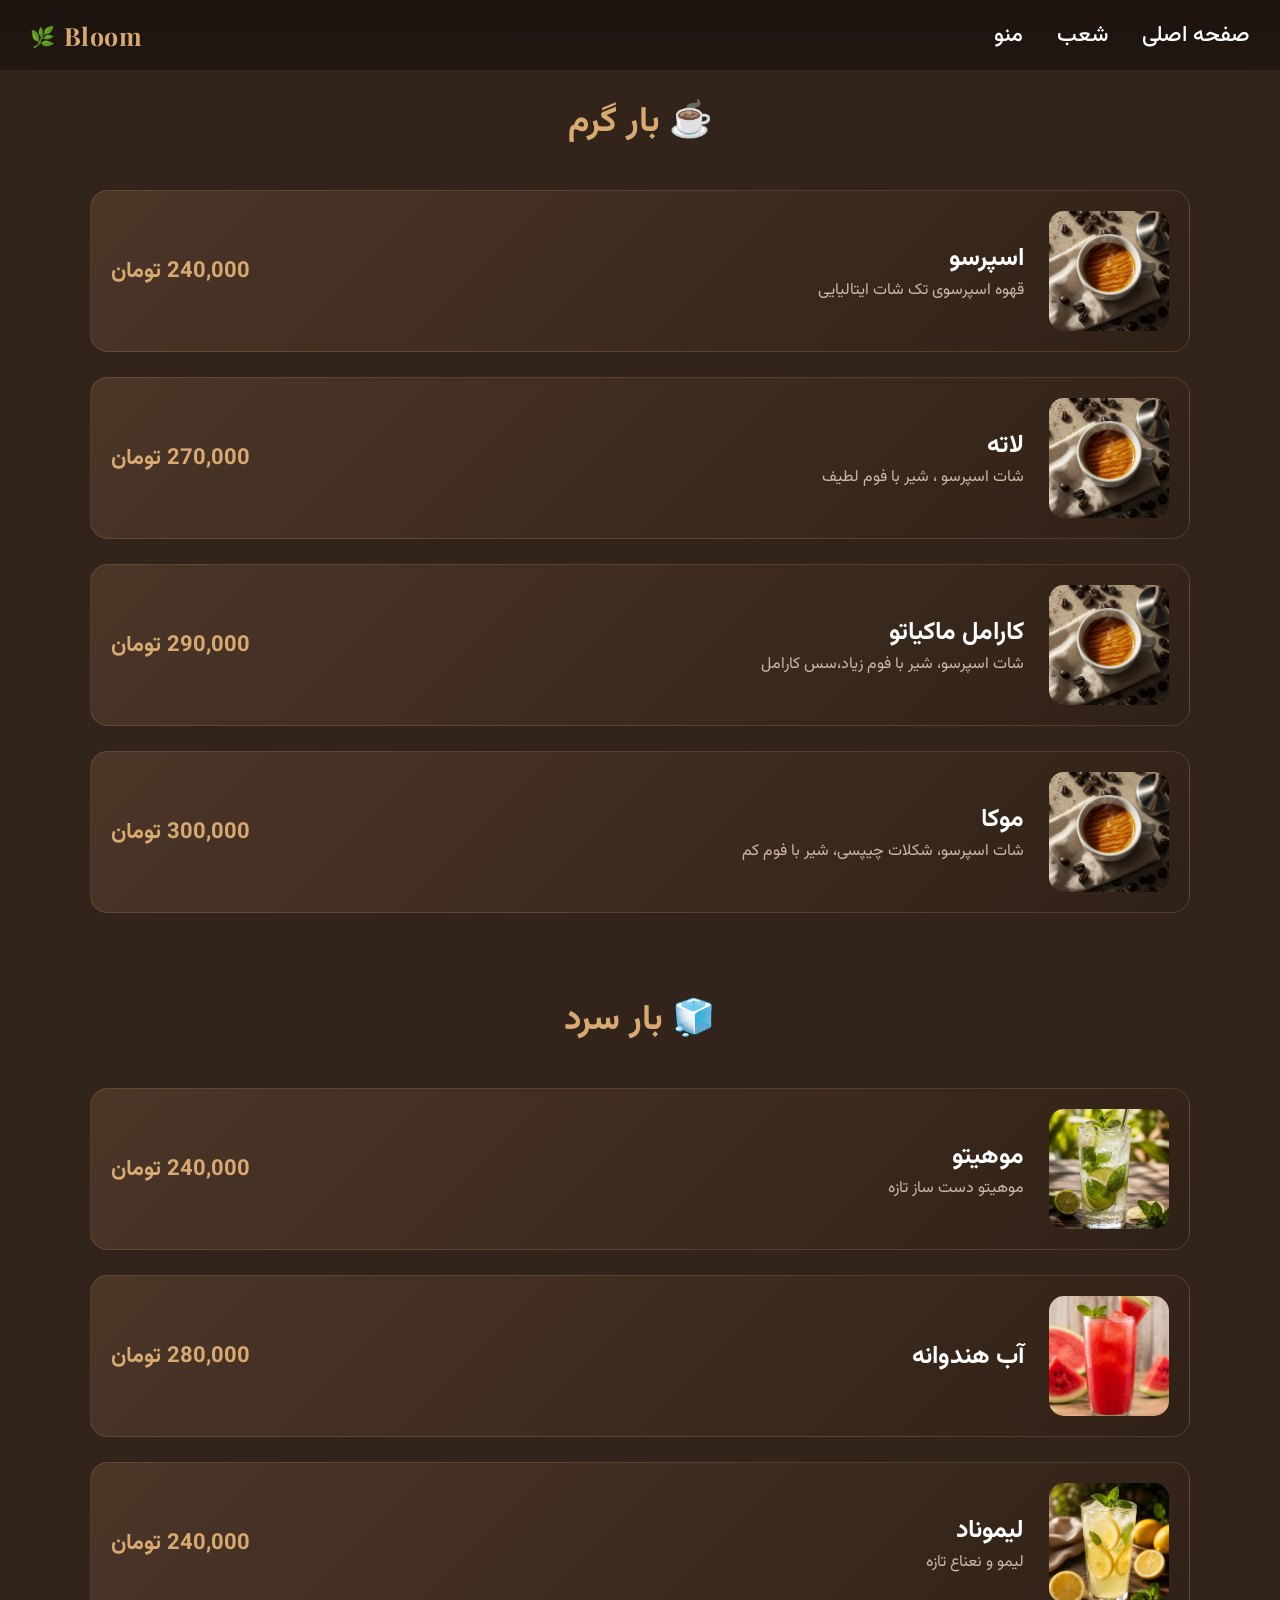
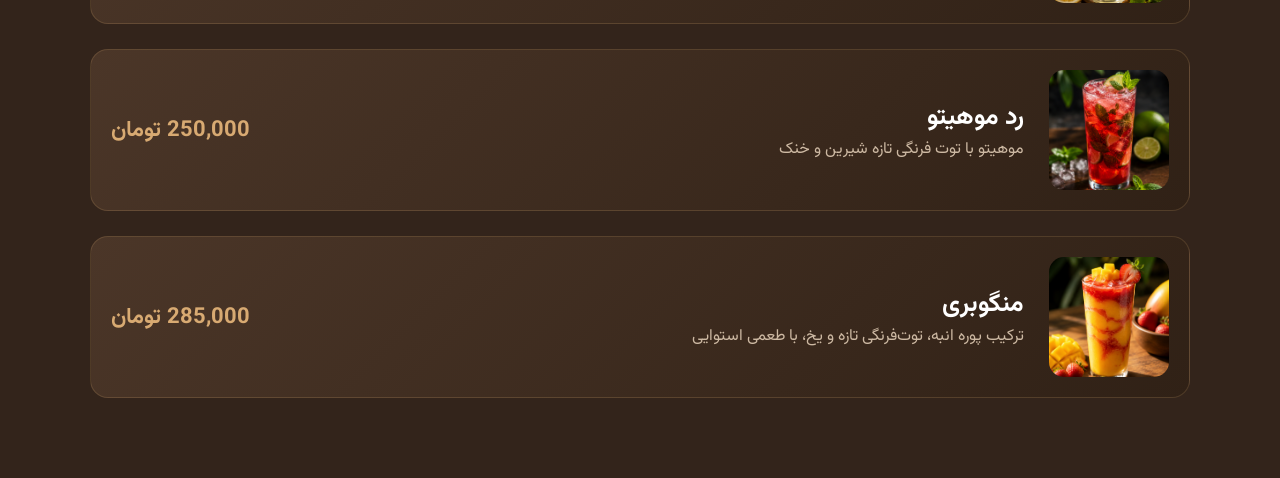
==== menu.html @ 7540ba4f "first commit" ====
<!DOCTYPE html>
<html lang="fa" dir="rtl">
    <head>
        <meta charset="UTF-8">
        <meta name="viewport" content="width=device-width, initial-scale=1.0">
        <meta name="description" content="منوی کافه بلوم - نوشیدنی‌های گرم و سرد">
        <meta name="theme-color" content="#17100c">
        <link rel="preconnect" href="https://fonts.googleapis.com">
        <link rel="preconnect" href="https://fonts.gstatic.com" crossorigin>
        <link href="https://fonts.googleapis.com/css2?family=Vazirmatn:wght@300;400;500;600;700&display=swap" rel="stylesheet">
        <link rel="stylesheet" href="style.css">
        <title> منوی کافه بلوم</title>
    </head>

    <body>
        <header>
            <nav class="navbar"  aria-label="منوی اصلی">
                <div class="navbar-content">
                    <a href="index.html" class="logo" aria-label="صفحه اصلی کافه بلوم">
                        <span class="leaf">🌿</span>
                        <span class="logo-text">Bloom</span>
                    </a>
               
                    <button class="hamburger" id="hamburger" type="button"
                            aria-label="باز کردن منوی موبایل"
                            aria-expanded="false"
                            aria-controls="navLinks">
                        <span></span>
                        <span></span>
                        <span></span>
                    </button>
                <ul class="nav-links" id="navLinks">
                    <li><a href="menu.html" aria-current="page">منو</a></li>
                    <li><a href="menu.html">شعب</a></li>      
                    <li><a href="index.html">صفحه اصلی</a></li>           
                </ul>
                </div>
            </nav>
        </header>
    
    <main class="menu-page">
        <section id="hot-drinks">
            <h2>☕ بار گرم</h2>
            <article class="menu-item">
                <img src="images/espresso.png" alt="اسپرسو">
                <div class="item-info">
                    <h3>اسپرسو</h3>
                    <p>قهوه اسپرسوی تک شات ایتالیایی</p>
                </div>
                <span class="price">240,000 تومان</span>
            </article>

            <article class="menu-item">
                <img src="images/espresso.png" alt="لاته">
                <div class="item-info">
                    <h3>لاته</h3>
                    <p> شات اسپرسو ، شیر با فوم لطیف</p>
                </div>
                <span class="price"> 270,000 تومان</span>
            </article>
            
            <article class="menu-item">
                <img src="images/espresso.png" alt="کارامل ماکیاتو">
                <div class="item-info">
                    <h3>کارامل ماکیاتو</h3>
                    <p>شات اسپرسو، شیر با فوم زیاد،سس کارامل</p>
                </div>
                <span class="price"> 290,000 تومان</span>
            </article>

            <article class="menu-item">
                <img src="images/espresso.png" alt="موکا">
                <div class="item-info">
                    <h3>موکا</h3>
                    <p>شات اسپرسو، شکلات چیپسی، شیر با فوم کم</p>
                </div>
                <span class="price"> 300,000 تومان</span>
            </article>

        </section>

        <section id="cold-drinks">
            <h2> 🧊 بار سرد</h2>
            
            <article class="menu-item">
                <img src="images/mohito.png" alt="موهیتو">
                <div class="item-info">
                    <h3>موهیتو</h3>
                    <p> موهیتو دست ساز تازه</p>
                </div>
                <span class="price">240,000 تومان</span>
            </article>

            <article class="menu-item">
                <img src="images/watermelon-juice.png" alt="آب هندوانه">
                <div class="item-info">
                    <h3>آب هندوانه</h3>
                </div>

                <span class="price">280,000 تومان</span>
            </article>   
            
             <article class="menu-item">
                <img src="images/lemonade.png" alt="لیموناد">
                <div class="item-info">
                    <h3>لیموناد</h3>
                    <p>لیمو و نعناع تازه</p>
                </div>
                <span class="price">240,000 تومان</span>
            </article>   
             <article class="menu-item">
                <img src="images/Red-mohito.png" alt="رد موهیتو">
                <div class="item-info">
                    <h3>رد موهیتو</h3>
                    <p>موهیتو با توت‌ فرنگی تازه شیرین و خنک</p>
                </div>
                <span class="price">250,000 تومان</span>
            </article>   
            <article class="menu-item">
                <img src="images/mangobery.png" alt="منگوبری">
                <div class="item-info">
                    <h3>منگوبری</h3>
                    <p>ترکیب پوره انبه، توت‌فرنگی تازه و یخ، با طعمی استوایی </p>
                </div>
                <span class="price">285,000 تومان</span>
            </article>   
        </section>
    </main>
    <script src="script.js"></script>
    </body>
</html>
---- style.css ----
@import url('https://fonts.googleapis.com/css2?family=Vazirmatn:wght@300;400;500;600;700&family=Playfair+Display:wght@600;700&display=swap');

:root{
    --dark-bg: #21150f;
    --dark-card: #3a281c;
    --dark-card-hover: #4a3324;
    --primary: #b88952;
    --gold: #d8aa72;
    --cream: #f6eee3;
    --secondary: #cdb9a3;
    --white: #ffffff;
    --light-bg: #f3e8da;
    --border: rgba(216,170,114,.22);
    --muted:#cdb9a3;
}

*{
    margin:0;
    padding:0;
    box-sizing:border-box;
}

html{
    scroll-behavior:smooth;
}

body{
    font-family:'Vazirmatn',sans-serif;
    background:#33241b;
    color:white;
    overflow-x:hidden;
}

a{
    text-decoration:none;
    color:inherit;
}

ul{
    list-style:none;
}

/* ----------- NAVBAR ---------- */

.navbar{
    position:fixed;
    top:0;
    width:100%;
    height:70px;
    z-index:999;
    background:
    linear-gradient(
    180deg,
    rgba(28,19,14,.95),
    rgba(28,19,14,.75)
    );
    backdrop-filter:blur(15px);
    
}
.navbar-content{
    width:100%;
    padding:0 30px;
    height:70px;
    display:flex;
    align-items:center;
    justify-content:space-between;
    direction:ltr;
}
.logo{
    display:flex;
    align-items:center;
    gap:8px;
    color: #d8aa72;
    font-family:'Playfair Display',serif;
    font-size:25px;
    font-weight:700;
    letter-spacing:.5px;
}
.leaf{
    font-size:20px;
}
.nav-links{
    display:flex;
    align-items:center;
    gap:34px;
}
.nav-links a{
    color:#fff;
    font-size:22px;
    font-weight:500;
    position:relative;
    padding:8px 0;
    transition:.3s ease;
}
.nav-links a:hover{

    color:var(--gold);

}
/* ------- hamburger -----*/

.hamburger{

    display:none;
    background:none;
    border:1px solid rgba(214,166,111,.4);
    width:40px;
    height:35px;
    border-radius:8px;

}
.hamburger span{

    display:block;
    height:2px;
    width:22px;
    background:white;
    margin:5px auto;

}

/* ---------------- HERO ------------- */
.hero{
    position:relative;
    width:100%;
    height:100vh;
    display:flex;
    align-items:center;
    justify-content:center;
    overflow:hidden;
}

.hero-bg{
    position:absolute;
    inset:0;
    width:100%;
    height:100%;
    background-image:url("images/cafe.png");
    background-position:center;
    background-size:cover;
    background-repeat:no-repeat;
}
.hero-overlay{
    background:
    linear-gradient(
    90deg,
    rgba(20,12,8,.55),
    rgba(20,12,8,.15),
    rgba(20,12,8,.55)
    ),
    linear-gradient(
    to bottom,
    rgba(20,12,8,.1),
    rgba(20,12,8,.65)
    );
 }

.hero-content{

    position:relative;
    z-index:2;
    text-align:center;
    display:flex;
    flex-direction:column;
    align-items:center;
    transform: translateY(-60px);

}
.hero-text {
    display:flex;
    flex-direction:column;
    animation:showHero 1s ease forwards;
    align-items:center;
    gap:1px;
}
.hero-text h1{
    font-family:'Playfair Display',serif;
    font-size:110px;
    font-weight:700;
    color: #523828;
    letter-spacing:3px;
    background:linear-gradient(
    180deg,
    #fff3df,
    #c8a47a
    );
    -webkit-background-clip:text;
    -webkit-text-fill-color:transparent;
    text-shadow:
    0 10px 35px rgba(0,0,0,.35);
}
.hero-text p{
    font-family:'Playfair Display', serif;
    font-style: italic;
    font-size:22px;
    color:#5f4322;
    letter-spacing:1.5px;
    opacity:.9;
}

.btn{
    margin-top: 30px;
    display:inline-flex;
    align-items:center;
    justify-content:center;
    color:#fff;
    background:
        linear-gradient(
        135deg,
        #d8aa72,
        #9d6b36
        );
    padding:20px 28px;
    backdrop-filter:blur(10px);
    border:1px solid rgba(255,255,255,.35);
    min-width:180px;
    border-radius:999px;
    font-size:18px;
    font-weight:600;
    font-family:inherit;
    cursor:pointer;
    box-shadow:
    0 15px 35px rgba(216,170,114,.25);
    transition:.3s ease;
    animation:fadeInUp .8s ease-out .4s both;
}
.btn:hover{
    background:#d09b5e;
    transform:translateY(-3px);
    box-shadow:
        0 12px 30px rgba(0,0,0,.3),
        0 0 30px rgba(216,170,114,.25);
}



/* --------------- FOOTER ------------- */

footer{
    background:
    linear-gradient(
    180deg,
    #4a3528 0%,
    #2b1c14 100%
    );
    color:#dfdad6;
    padding:60px 10px 40px;
    border-top:2px solid rgba(214,166,111,.2);
}

.footer-content{
    margin:0 auto;
    max-width:900px;
    text-align:center;

}
.footer-content h2{

    font-family:'Playfair Display',serif;
    font-size:42px;
    color:var(--gold);
    margin-bottom:50px;

}
.footer-content p{
    margin-top: 20px;
    color:var(--muted);
    font-size:17px;

}
.footer-info{

    display:flex;
    justify-content:center;
    gap:33px;
    flex-wrap:wrap;
    margin:30px 0;
    color:var(--cream);

}
.copyright{

    padding-top:25px;
    border-top:1px solid rgba(214,166,111,.2);

}



/* --------- MENU ----------*/

.menu-page{

    padding-top:15px;
}

section{

    width:90%;
    max-width:1100px;
    margin:80px auto;

}
section h2{

    text-align:center;
    color:var(--gold);
    font-size:35px;
    margin-bottom:40px;

}
.menu-item{

    display:flex;
    align-items:center;
    gap:25px;
    background:
    linear-gradient(
    135deg,
    #4b3628,
    #302116
);
    padding:20px;
    border:1px solid rgba(216,170,114,.18);
    border-radius:18px;
    margin-bottom:25px;
    transition:.35s;


}
.menu-item:hover{
    background:
    linear-gradient(
    145deg,
    #594131,
    #3b291e
    );
    transform:translateY(-6px);
    border-color:#d8aa72;
    box-shadow:
    0 20px 45px rgba(0,0,0,.35);

}

.menu-item img{

    width:120px;
    height:120px;
    object-fit:cover;
    border-radius:15px;

}

.item-info{

    flex:1;

}

.item-info h3{

    font-size:25px;

}
.item-info p{

    color:var(--muted);

}
.price{

    color:var(--gold);
    font-size:22px;
    font-weight:bold;

}
/*  MOBILE  */
@media(max-width:700px){
.hero-bg{
background-position:center;
}

.hero-text h1{
font-size:60px;
}


.navbar-content{

    direction:ltr;

}
.hamburger{

    display:block;

}
.nav-links{

    display:none;
    position:absolute;
    top:65px;
    right:0;
    width:100%;
    background:#17100c;
    flex-direction:column;
    text-align:center;
    padding:25px;

}
.nav-links.active{

    display:flex;

}
.hero-text h1{

    font-size:70px;

}
.hero-text p{

    font-size:18px;

}
.btn{

    padding:16px 40px;

}
.menu-item{

    flex-direction:column;
    text-align:center;

}
.price{

    margin-top:10px;

}
.footer-info{

    flex-direction:column;

}
}
@keyframes showHero{

from{
opacity:0;
transform:translateY(40px);
}

to{
opacity:1;
transform:translateY(-40px);
}

}
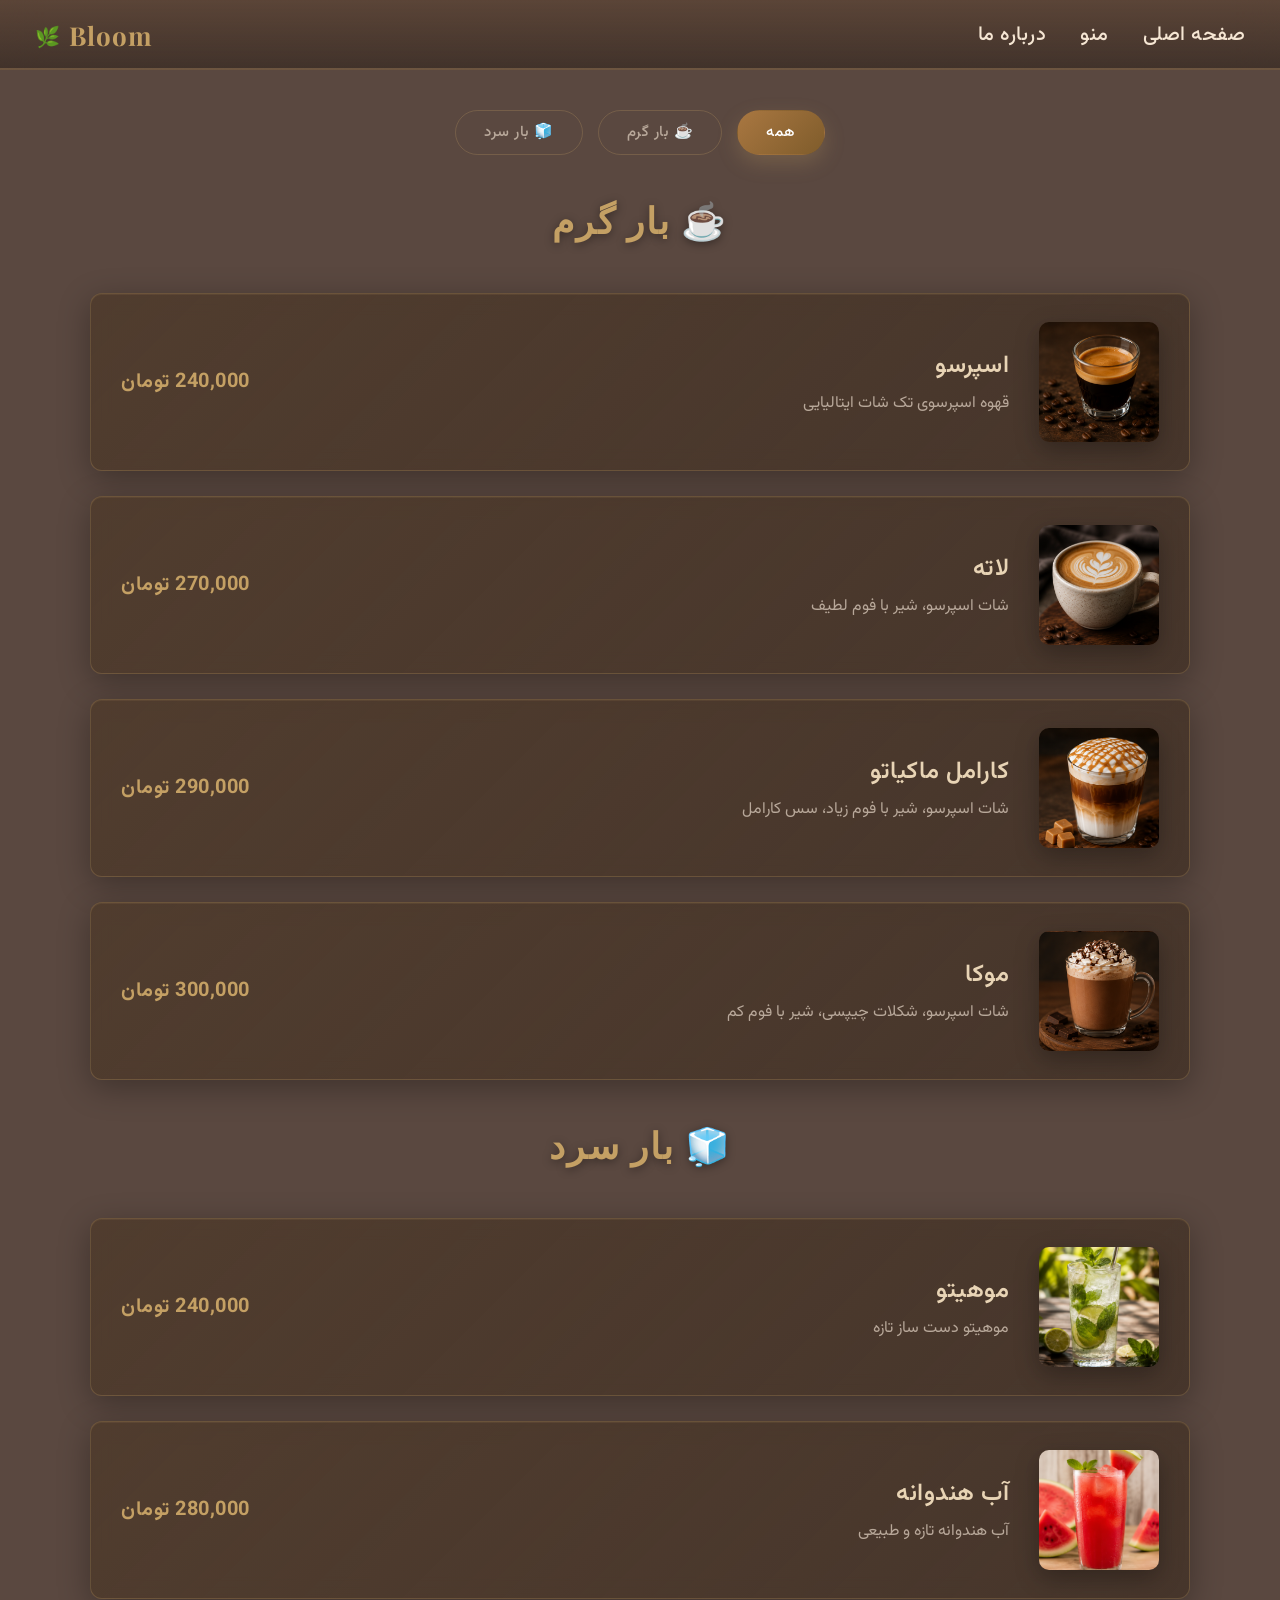
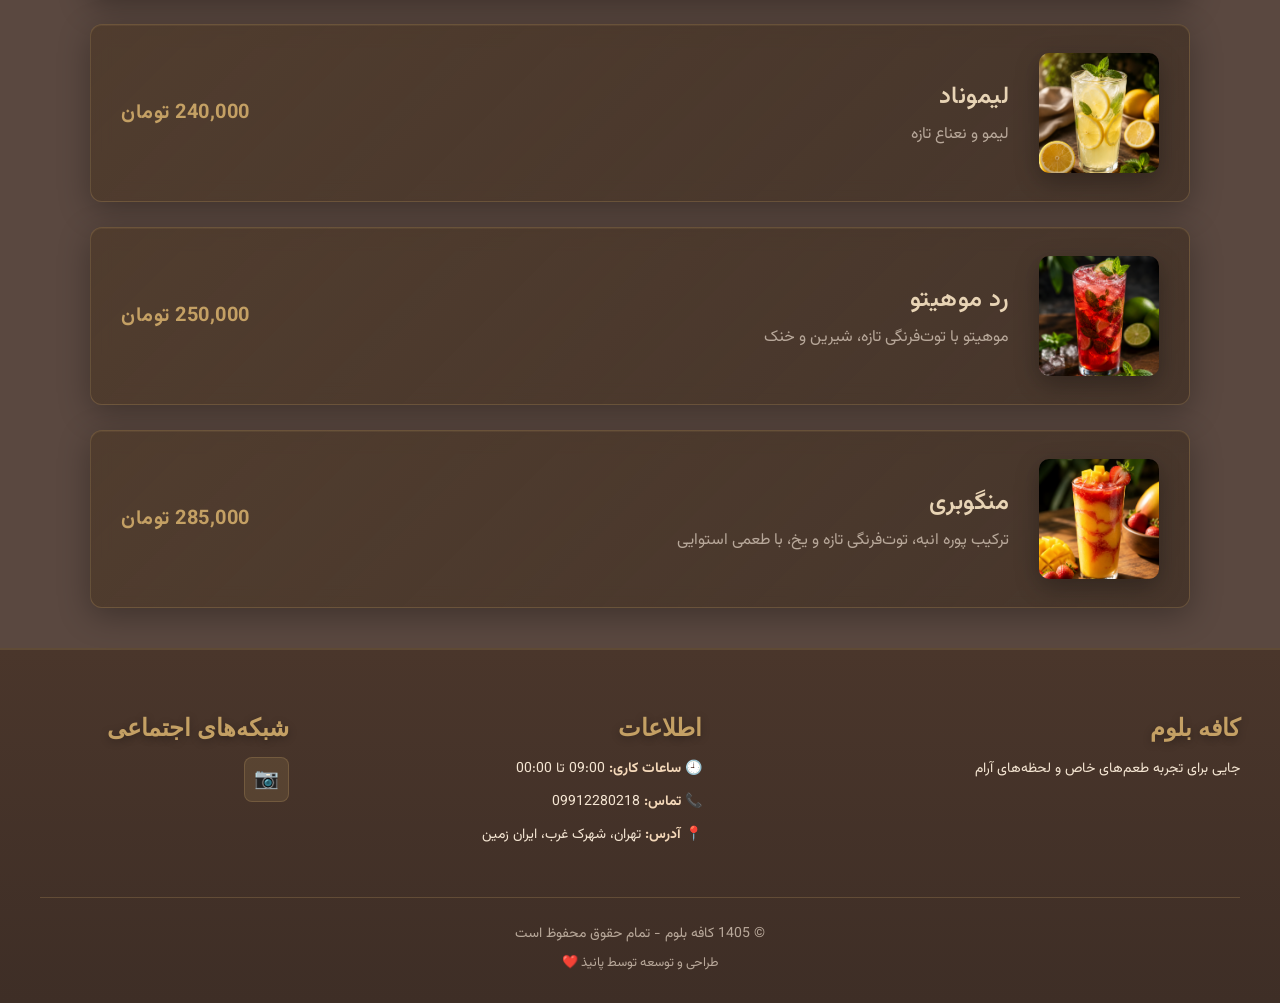
==== commit 87a6a202: "update cafe project" ====
--- a/menu.html
+++ b/menu.html
@@ -4,128 +4,159 @@
         <meta charset="UTF-8">
         <meta name="viewport" content="width=device-width, initial-scale=1.0">
         <meta name="description" content="منوی کافه بلوم - نوشیدنی‌های گرم و سرد">
-        <meta name="theme-color" content="#17100c">
+        <meta name="theme-color" content="#5A4840">
+        <meta property="og:image" content="images/cafe.png">
+        <link rel="icon" href="data:image/svg+xml,<svg xmlns='http://www.w3.org/2000/svg' viewBox='0 0 100 100'><text y='75' font-size='75'>🌿</text></svg>">
         <link rel="preconnect" href="https://fonts.googleapis.com">
         <link rel="preconnect" href="https://fonts.gstatic.com" crossorigin>
-        <link href="https://fonts.googleapis.com/css2?family=Vazirmatn:wght@300;400;500;600;700&display=swap" rel="stylesheet">
+        <link href="https://fonts.googleapis.com/css2?family=Vazirmatn:wght@300;400;500;600;700&family=Playfair+Display:wght@600;700&display=swap" rel="stylesheet">
         <link rel="stylesheet" href="style.css">
-        <title> منوی کافه بلوم</title>
+        <title>منوی کافه بلوم</title>
     </head>
 
     <body>
         <header>
-            <nav class="navbar"  aria-label="منوی اصلی">
+            <nav class="navbar" aria-label="منوی اصلی">
                 <div class="navbar-content">
                     <a href="index.html" class="logo" aria-label="صفحه اصلی کافه بلوم">
                         <span class="leaf">🌿</span>
                         <span class="logo-text">Bloom</span>
                     </a>
-               
+                    <ul class="nav-links" id="navLinks">
+                        <li><a href="#about">درباره ما</a></li>
+                        <li><a href="menu.html">منو</a></li>
+                        <li><a href="index.html" aria-current="page">صفحه اصلی</a></li>
+                    </ul>
                     <button class="hamburger" id="hamburger" type="button"
-                            aria-label="باز کردن منوی موبایل"
-                            aria-expanded="false"
-                            aria-controls="navLinks">
+                        aria-label="باز کردن منوی موبایل"
+                        aria-expanded="false"
+                        aria-controls="navLinks">
                         <span></span>
                         <span></span>
                         <span></span>
                     </button>
-                <ul class="nav-links" id="navLinks">
-                    <li><a href="menu.html" aria-current="page">منو</a></li>
-                    <li><a href="menu.html">شعب</a></li>      
-                    <li><a href="index.html">صفحه اصلی</a></li>           
-                </ul>
                 </div>
             </nav>
         </header>
-    
-    <main class="menu-page">
-        <section id="hot-drinks">
-            <h2>☕ بار گرم</h2>
-            <article class="menu-item">
-                <img src="images/espresso.png" alt="اسپرسو">
-                <div class="item-info">
-                    <h3>اسپرسو</h3>
-                    <p>قهوه اسپرسوی تک شات ایتالیایی</p>
+
+        <main class="menu-page">
+            <div class="filter-btns">
+                <button class="filter-btn active" data-filter="all" type="button">همه</button>
+                <button class="filter-btn" data-filter="hot" type="button">☕ بار گرم</button>
+                <button class="filter-btn" data-filter="cold" type="button">🧊 بار سرد</button>
+            </div>
+            
+            <section id="hot-drinks" data-category="hot">
+                <h2>☕ بار گرم</h2>
+                <article class="menu-item">
+                    <img src="images/Esspreso.png" alt="اسپرسو" loading="lazy">
+                    <div class="item-info">
+                        <h3>اسپرسو</h3>
+                        <p>قهوه اسپرسوی تک شات ایتالیایی</p>
+                    </div>
+                    <span class="price">240,000 تومان</span>
+                </article>
+                <article class="menu-item">
+                    <img src="images/Latte .png" alt="لاته" loading="lazy">
+                    <div class="item-info">
+                        <h3>لاته</h3>
+                        <p>شات اسپرسو، شیر با فوم لطیف</p>
+                    </div>
+                    <span class="price">270,000 تومان</span>
+                </article>
+                <article class="menu-item">
+                    <img src="images/Caramel Macchiato.png" alt="کارامل ماکیاتو" loading="lazy">
+                    <div class="item-info">
+                        <h3>کارامل ماکیاتو</h3>
+                        <p>شات اسپرسو، شیر با فوم زیاد، سس کارامل</p>
+                    </div>
+                    <span class="price">290,000 تومان</span>
+                </article>
+                <article class="menu-item">
+                    <img src="images/mocha.png" alt="موکا" loading="lazy">
+                    <div class="item-info">
+                        <h3>موکا</h3>
+                        <p>شات اسپرسو، شکلات چیپسی، شیر با فوم کم</p>
+                    </div>
+                    <span class="price">300,000 تومان</span>
+                </article>
+            </section>
+
+            <section id="cold-drinks" data-category="cold">
+                <h2>🧊 بار سرد</h2>
+                <article class="menu-item">
+                    <img src="images/mohito.png" alt="موهیتو" loading="lazy">
+                    <div class="item-info">
+                        <h3>موهیتو</h3>
+                        <p>موهیتو دست ساز تازه</p>
+                    </div>
+                    <span class="price">240,000 تومان</span>
+                </article>
+                <article class="menu-item">
+                    <img src="images/watermelon-juice.png" alt="آب هندوانه" loading="lazy">
+                    <div class="item-info">
+                        <h3>آب هندوانه</h3>
+                        <p>آب هندوانه تازه و طبیعی</p>
+                    </div>
+                    <span class="price">280,000 تومان</span>
+                </article>
+                <article class="menu-item">
+                    <img src="images/lemonade.png" alt="لیموناد" loading="lazy">
+                    <div class="item-info">
+                        <h3>لیموناد</h3>
+                        <p>لیمو و نعناع تازه</p>
+                    </div>
+                    <span class="price">240,000 تومان</span>
+                </article>
+                <article class="menu-item">
+                    <img src="images/Red-mohito.png" alt="رد موهیتو" loading="lazy">
+                    <div class="item-info">
+                        <h3>رد موهیتو</h3>
+                        <p>موهیتو با توت‌فرنگی تازه، شیرین و خنک</p>
+                    </div>
+                    <span class="price">250,000 تومان</span>
+                </article>
+                <article class="menu-item">
+                    <img src="images/mangobery.png" alt="منگوبری" loading="lazy">
+                    <div class="item-info">
+                        <h3>منگوبری</h3>
+                        <p>ترکیب پوره انبه، توت‌فرنگی تازه و یخ، با طعمی استوایی</p>
+                    </div>
+                    <span class="price">285,000 تومان</span>
+                </article>
+            </section>
+
+        </main>
+
+        <footer>
+            <div class="footer-content">
+                <div class="footer-main">
+                    <div class="footer-info-box">
+                        <h3>کافه بلوم</h3>
+                        <p>جایی برای تجربه طعم‌های خاص و لحظه‌های آرام</p>
+                    </div>
+                    <div class="footer-info-box">
+                        <h3>اطلاعات</h3>
+                        <div class="footer-details">
+                            <p><strong>🕘 ساعات کاری:</strong> 09:00 تا 00:00</p>
+                            <p><strong>📞 تماس:</strong> 09912280218</p>
+                            <p><strong>📍 آدرس:</strong> تهران، شهرک غرب، ایران زمین</p>
+                        </div>
+                    </div>
+                    <div class="footer-info-box">
+                        <h3>شبکه‌های اجتماعی</h3>
+                        <div class="social-links">
+                            <a href="https://instagram.com" aria-label="اینستاگرام" target="_blank">📷</a>
+                        </div>
+                    </div>
                 </div>
-                <span class="price">240,000 تومان</span>
-            </article>
+                <div class="footer-bottom">
+                    <p class="copyright">© 1405 کافه بلوم - تمام حقوق محفوظ است</p>
+                    <p class="credit">طراحی و توسعه توسط پانیذ ❤️</p>
+                </div>
+            </div>
+        </footer>
 
-            <article class="menu-item">
-                <img src="images/espresso.png" alt="لاته">
-                <div class="item-info">
-                    <h3>لاته</h3>
-                    <p> شات اسپرسو ، شیر با فوم لطیف</p>
-                </div>
-                <span class="price"> 270,000 تومان</span>
-            </article>
-            
-            <article class="menu-item">
-                <img src="images/espresso.png" alt="کارامل ماکیاتو">
-                <div class="item-info">
-                    <h3>کارامل ماکیاتو</h3>
-                    <p>شات اسپرسو، شیر با فوم زیاد،سس کارامل</p>
-                </div>
-                <span class="price"> 290,000 تومان</span>
-            </article>
-
-            <article class="menu-item">
-                <img src="images/espresso.png" alt="موکا">
-                <div class="item-info">
-                    <h3>موکا</h3>
-                    <p>شات اسپرسو، شکلات چیپسی، شیر با فوم کم</p>
-                </div>
-                <span class="price"> 300,000 تومان</span>
-            </article>
-
-        </section>
-
-        <section id="cold-drinks">
-            <h2> 🧊 بار سرد</h2>
-            
-            <article class="menu-item">
-                <img src="images/mohito.png" alt="موهیتو">
-                <div class="item-info">
-                    <h3>موهیتو</h3>
-                    <p> موهیتو دست ساز تازه</p>
-                </div>
-                <span class="price">240,000 تومان</span>
-            </article>
-
-            <article class="menu-item">
-                <img src="images/watermelon-juice.png" alt="آب هندوانه">
-                <div class="item-info">
-                    <h3>آب هندوانه</h3>
-                </div>
-
-                <span class="price">280,000 تومان</span>
-            </article>   
-            
-             <article class="menu-item">
-                <img src="images/lemonade.png" alt="لیموناد">
-                <div class="item-info">
-                    <h3>لیموناد</h3>
-                    <p>لیمو و نعناع تازه</p>
-                </div>
-                <span class="price">240,000 تومان</span>
-            </article>   
-             <article class="menu-item">
-                <img src="images/Red-mohito.png" alt="رد موهیتو">
-                <div class="item-info">
-                    <h3>رد موهیتو</h3>
-                    <p>موهیتو با توت‌ فرنگی تازه شیرین و خنک</p>
-                </div>
-                <span class="price">250,000 تومان</span>
-            </article>   
-            <article class="menu-item">
-                <img src="images/mangobery.png" alt="منگوبری">
-                <div class="item-info">
-                    <h3>منگوبری</h3>
-                    <p>ترکیب پوره انبه، توت‌فرنگی تازه و یخ، با طعمی استوایی </p>
-                </div>
-                <span class="price">285,000 تومان</span>
-            </article>   
-        </section>
-    </main>
-    <script src="script.js"></script>
+        <script src="script.js"></script>
     </body>
 </html>
--- a/style.css
+++ b/style.css
@@ -1,460 +1,782 @@
-@import url('https://fonts.googleapis.com/css2?family=Vazirmatn:wght@300;400;500;600;700&family=Playfair+Display:wght@600;700&display=swap');
-
 :root{
-    --dark-bg: #21150f;
-    --dark-card: #3a281c;
-    --dark-card-hover: #4a3324;
-    --primary: #b88952;
-    --gold: #d8aa72;
-    --cream: #f6eee3;
-    --secondary: #cdb9a3;
-    --white: #ffffff;
-    --light-bg: #f3e8da;
-    --border: rgba(216,170,114,.22);
-    --muted:#cdb9a3;
-}
-
+    --dark-bg: #5A4840;
+    --cream: #F5E6D3;
+    --gold: #C4A064;
+    --gold-light: #E8D4B5;
+    --text: #F5E6D3;
+    --muted: #B8A89A;
+    --border: rgba(196, 160, 100, 0.25);
+}
 *{
-    margin:0;
-    padding:0;
-    box-sizing:border-box;
-}
-
+    margin: 0;
+    padding: 0;
+    box-sizing: border-box;
+}
 html{
-    scroll-behavior:smooth;
+    scroll-behavior: smooth;
 }
 
 body{
-    font-family:'Vazirmatn',sans-serif;
-    background:#33241b;
-    color:white;
-    overflow-x:hidden;
-}
-
+    font-family: 'Vazirmatn', sans-serif;
+    background: var(--dark-bg);
+    color: var(--text);
+    overflow-x: hidden;
+}
 a{
-    text-decoration:none;
-    color:inherit;
-}
-
+    text-decoration: none;
+    color: inherit;
+}
 ul{
-    list-style:none;
-}
-
-/* ----------- NAVBAR ---------- */
+    list-style: none;
+}
+
+/* ----- NAVBAR ------- */
 
 .navbar{
-    position:fixed;
-    top:0;
-    width:100%;
-    height:70px;
-    z-index:999;
+    position: fixed;
+    top: 0;
+    width: 100%;
+    height: 70px;
+    z-index: 999;
+    background: linear-gradient(180deg, rgba(92, 67, 50, 0.6), rgba(42, 30, 22, 0.5));
+    backdrop-filter: blur(20px);
+    border-bottom: 2px solid rgba(196, 161, 100, 0.179);
+}
+
+.navbar-content{
+    width: 100%;
+    padding: 0 35px;
+    height: 70px;
+    display: flex;
+    align-items: center;
+    justify-content: space-between;
+    direction: ltr;
+}
+.nav-links{
+    display: flex;
+    align-items: center;
+    gap: 34px;
+    max-height: none;
+    overflow: visible;
+    transition: max-height 0.3s ease;
+}
+.nav-links a{
+    color: var(--cream);
+    font-size: 20px;
+    font-weight: 500;
+    position: relative;
+    padding: 8px 0;
+    transition: 0.3s ease;
+    letter-spacing: 0.5px;
+}
+.nav-links a:hover{
+    color: var(--gold);
+    text-shadow: 0 0 10px rgba(196, 160, 100, 0.4);
+}
+.logo{
+    display: flex;
+    align-items: center;
+    gap: 8px;
+    color: var(--gold);
+    font-family: 'Playfair Display', serif;
+    font-size: 26px;
+    font-weight: 700;
+    letter-spacing: 1px;
+    transition: 0.3s ease;
+    cursor: pointer;
+}
+.logo:hover{
+    color: var(--gold-light);
+    text-shadow: 0 0 15px rgba(196, 160, 100, 0.3);
+}
+.leaf{
+    font-size: 20px;
+}
+
+/* --- HAMBURGER --- */
+
+.hamburger{
+    display: none;
+    background: none;
+    border: 1.5px solid rgba(196, 160, 100, 0.5);
+    width: 40px;
+    height: 35px;
+    border-radius: 6px;
+    cursor: pointer;
+    transition: all 0.3s ease;
+}
+.hamburger:hover{
+    border-color: var(--gold);
+    box-shadow: 0 0 12px rgba(196, 160, 100, 0.3);
+}
+.hamburger span{
+    display: block;
+    height: 2px;
+    width: 20px;
+    background: var(--cream);
+    margin: 5px auto;
+    transition: all 0.3s ease;
+}
+.hamburger[aria-expanded="true"] span:nth-child(1){
+    transform: rotate(45deg) translate(10px, 10px);
+}
+.hamburger[aria-expanded="true"] span:nth-child(2){
+    opacity: 0;
+}
+.hamburger[aria-expanded="true"] span:nth-child(3){
+    transform: rotate(-45deg) translate(6px, -6px);
+}
+
+/* --- HERO --- */
+
+.hero{
+    position: relative;
+    width: 100%;
+    height: 100vh;
+    display: flex;
+    align-items: center;
+    justify-content: center;
+    overflow: hidden;
+    margin-top: 70px;
+}
+.hero-bg{
+    position: absolute;
+    inset: 0;
+    width: 100%;
+    height: 100%;
+    background-image: url("images/cafe.png");
+    background-position: center;
+    background-size: cover;
+    background-repeat: no-repeat;
+    z-index: 0;
+}
+.hero-overlay{
+    position: absolute;
+    inset: 0;
+    z-index: 1;
     background:
-    linear-gradient(
-    180deg,
-    rgba(28,19,14,.95),
-    rgba(28,19,14,.75)
-    );
-    backdrop-filter:blur(15px);
+        linear-gradient(90deg, rgba(90, 72, 64, 0.2), rgba(90, 72, 64, 0.08), rgba(90, 72, 64, 0.2)),
+        linear-gradient(to bottom, rgba(90, 72, 64, 0.05), rgba(90, 72, 64, 0.2));
+}
+.hero-content{
+    position: relative;
+    z-index: 2;
+    text-align: center;
+    display: flex;
+    flex-direction: column;
+    align-items: center;
+    transform: translateY(-60px);
+    animation: fadeIn 1s ease-out;
+}
+.hero-text{
+    display: flex;
+    flex-direction: column;
+    animation: showHero 1s ease forwards;
+    align-items: center;
+    gap: 1px;
+}
+.hero-text h1{
+    font-family: 'Playfair Display', serif;
+    font-size: 140px;
+    font-weight: 700;
+    letter-spacing: 5px;
+    background: linear-gradient(180deg, #F5E6D3 0%, #E8D4B5 55%, #C4A064 100%);
+    -webkit-background-clip: text;
+    -webkit-text-fill-color: transparent;
+    background-clip: text;
+    margin: 0;
+    filter: drop-shadow(0 8px 20px rgba(196, 160, 100, 0.25));
+}
+.hero-text p{
+    color: #D4B896;
+    font-family: 'Playfair Display', serif;
+    font-style: italic;
+    font-weight: 400;
+    line-height: 1.3;
+    font-size: 26px;
+    letter-spacing: 2px;
+    text-shadow: 0 3px 12px rgba(0, 0, 0, 0.6), 0 0 20px rgba(196, 160, 100, 0.25);
+    margin-top: 10px;
+}
+
+/* ---------- BUTTON ---------- */
+
+.btn{
+    display: inline-flex;
+    color: #fff;
+    background: linear-gradient(135deg, #a97741, #7f5c2b);
+    padding: 16px 32px;
+    border: 1.5px solid rgba(193, 158, 98, 0.6);
+    border-radius: 50px;
+    font-size: 20px;
+    font-weight: 600;
+    font-family: inherit;
+    cursor: pointer;
+    box-shadow: 0 12px 35px rgba(196, 160, 100, 0.2),
+                inset 0 1px 0 rgba(255, 255, 255, 0.2);
+    transition: all 0.35s ease;
+    letter-spacing: 1px;
+}
+.hero .btn{
+    margin-top: 40px;
+    animation: fadeInUp 0.8s ease-out 0.4s both;
+}
+.btn:hover{
+    background: linear-gradient(135deg, #7d5d3e, #9A7F5A);
+    transform: translateY(-3px);
+    box-shadow: 0 18px 45px rgba(196, 160, 100, 0.3),
+                0 0 30px rgba(196, 160, 100, 0.25),
+                inset 0 1px 0 rgba(255, 255, 255, 0.3);
+    border-color: var(--gold-light);
+}
+.btn:active{
+    transform: translateY(-1px);
+}
+/* ------- ABOUT ------ */
+
+.about{
+    padding: 100px 20px;
+    background: linear-gradient(135deg, #5A4840 0%, #6b5a4d 50%, #5A4840 100%);
+    border: 2px solid var(--border);
+}
+.about-content{
+    max-width: 1100px;
+    margin: 0 auto;
+}
+.about-text{
+    width: 100%;
+    text-align: center;
+}
+.about-text h2{
+    font-family: 'Playfair Display', serif;
+    font-size: 48px;
+    color: var(--gold);
+    margin-bottom: 25px;
+    letter-spacing: 2px;
+    text-shadow: 0 2px 10px rgba(0, 0, 0, 0.3);
+}
+.about-text > p{
+    max-width: 850px;
+    margin: 0 auto 15px;
+    color: #e1cbb4;
+    font-size: 19px;
+    line-height: 2;
+    text-align: center;
+}
+.about-features{
+    display: grid;
+    grid-template-columns: repeat(6, 1fr);
+    gap: 20px;
+    margin: 40px 0;
+}
+.feature{
+    grid-column: span 2;
+    text-align: center;
+    padding: 25px 18px;
+    background: rgba(115, 94, 78, 0.49);
+    border-radius: 14px;
+    border: 1px solid var(--border);
+    transition: 0.3s ease;
+}
+.feature:nth-child(4){
+    grid-column: 2 / span 2;
+}
+
+.feature:nth-child(5){
+    grid-column: 4 / span 2;
+}
+.feature:hover{
+    background: rgba(90, 69, 53, 0.662);
+    transform: translateY(-5px);
+    box-shadow: 0 10px 25px rgba(147, 126, 91, 0.376);
+}
+.feature-icon{
+    font-size: 40px;
+    display: block;
+    margin-bottom: 10px;
+}
+.feature h3{
+    color: #ddbe7ded;;
+    font-size: 18px;
+    margin-bottom: 8px;
+}
+.feature p{
+    color: #d4c0aa;;
+    font-size: 17px;
+    line-height: 1.8;
+    margin: 0;
+}
+
+/* ----- FOOTER ----- */
+
+footer{
+    background: linear-gradient(180deg, #4A362B 0%, #3E2E26 100%);
+    color: #F5E6D3;
+    padding: 60px 20px 30px;
+    border-top: 2px solid var(--border);
+}
+.footer-content{
+    max-width: 1200px;
+    margin: 0 auto;
+}
+.footer-main{
+    display: grid;
+    grid-template-columns: 2fr 1.5fr 1fr;
+    gap: 40px;
+    margin-bottom: 40px;
+}
+.footer-info-box h3{
+    font-family: 'Playfair Display', serif;
+    font-size: 24px;
+    color: var(--gold);
+    margin-bottom: 15px;
+    text-shadow: 0 2px 8px rgba(0, 0, 0, 0.3);
+}
+.footer-info-box p{
+    color:var(--cream);
+    font-size: 14px;
+    line-height: 1.8;
+    margin-bottom: 10px;
+}
+.footer-details p{
+    margin-bottom: 8px;
+    white-space: nowrap;
+}
+.footer-details strong{
+    color: #f4d8b9;
+}
+.social-links{
+    display: flex;
+    gap: 15px;
+    align-items: center;
+    flex-wrap: wrap;
+}
+.social-links a{
+    display: inline-flex;
+    align-items: center;
+    justify-content: center;
+    width: 45px;
+    height: 45px;
+    background: rgba(196, 160, 100, 0.15);
+    border: 1.5px solid var(--border);
+    border-radius: 8px;
+    font-size: 20px;
+    transition: all 0.3s ease;
+    text-decoration: none;
+}
+.social-links a:hover{
+    background: rgba(196, 160, 100, 0.3);
+    border-color: var(--gold);
+    transform: translateY(-3px);
+    box-shadow: 0 8px 20px rgba(196, 160, 100, 0.15);
+}
+.footer-bottom{
+    border-top: 1.5px solid var(--border);
+    padding-top: 25px;
+    text-align: center;
+}
+.copyright{
+    color: var(--muted);
+    font-size: 14px;
+    margin-bottom: 8px;
+}
+.credit{
+    color: var(--muted);
+    font-size: 13px;
+}
+/* ----MENU---- */
+
+.filter-btns{
+    display: flex;
+    justify-content: center;
+    gap: 15px;
+    padding: 40px 20px 0;
+    flex-wrap: wrap;
+}
+.filter-btn{
+    background: transparent;
+    border: 1.5px solid var(--border);
+    color: var(--muted);
+    padding: 10px 28px;
+    border-radius: 50px;
+    font-size: 15px;
+    font-family: inherit;
+    font-weight: 500;
+    cursor: pointer;
+    transition: all 0.3s ease;
+    letter-spacing: 0.5px;
+}
+.filter-btn:hover{
+    border-color: var(--gold);
+    color: var(--gold);
+}
+.filter-btn.active{
+    background: linear-gradient(135deg, #a97741, #7f5c2b);
+    border-color: transparent;
+    color: #fff;
+    box-shadow: 0 8px 20px rgba(196, 160, 100, 0.25);
+}
+section.hidden{
+    display: none;
+}
+.menu-page{
+    padding-top: 70px;
+    background: var(--dark-bg);
+    min-height: 100vh;
+}
+section{
+    width: 90%;
+    max-width: 1100px;
+    margin: 40px auto;
+}
+
+section h2{
+    text-align: center;
+    color: var(--gold);
+    font-size: 36px;
+    margin-bottom: 50px;
+    font-family: 'Playfair Display', serif;
+    letter-spacing: 2px;
+    text-shadow: 0 2px 10px rgba(0, 0, 0, 0.4);
+    animation: fadeIn 0.8s ease-out;
+}
+.menu-item{
+    display: flex;
+    align-items: center;
+    gap: 30px;
+    background: linear-gradient(135deg, rgba(78, 58, 42, 0.8), rgba(58, 42, 30, 0.6));
+    padding: 28px 30px;
+    border: 1.5px solid var(--border);
+    border-radius: 12px;
+    margin-bottom: 25px;
+    backdrop-filter: blur(10px);
+    box-shadow: 0 8px 32px rgba(0, 0, 0, 0.3),
+                inset 0 1px 0 rgba(196, 160, 100, 0.1);
+    transition: background 0.35s cubic-bezier(0.4, 0, 0.2, 1),
+                border-color 0.35s ease,
+                box-shadow 0.35s ease,
+                transform 0.35s ease;
+    animation: slideInUp 0.6s ease-out both;
+}
+.menu-item:hover{
+    background: linear-gradient(135deg, rgba(70, 50, 38, 0.95), rgba(58, 42, 30, 0.8));
+    transform: translateY(-6px);
+    border-color: var(--gold);
+    box-shadow: 0 15px 50px rgba(196, 160, 100, 0.2),
+                0 0 30px rgba(196, 160, 100, 0.15),
+                inset 0 1px 0 rgba(196, 160, 100, 0.2);
+}
+.menu-item img{
+    width: 120px;
+    height: 120px;
+    object-fit: cover;
+    border-radius: 10px;
+    flex-shrink: 0;
+    box-shadow: 0 8px 25px rgba(0, 0, 0, 0.3);
+    transition: transform 0.4s cubic-bezier(0.4, 0, 0.2, 1),
+                box-shadow 0.4s ease;
+}
+.menu-item:hover img{
+    transform: scale(1.1) rotateZ(-2deg);
+    box-shadow: 0 12px 35px rgba(0, 0, 0, 0.4),
+                0 0 20px rgba(196, 160, 100, 0.2);
+}
+.item-info{
+    flex: 1;
+}
+.item-info h3{
+    font-size: 24px;
+    color: var(--gold-light);
+    font-weight: 600;
+    letter-spacing: 0.5px;
+    margin-bottom: 6px;
+}
+.item-info p{
+    color: var(--muted);
+    font-size: 16px;
+    line-height: 1.6;
+}
+.price{
+    color: var(--gold);
+    font-size: 20px;
+    font-weight: 700;
+    white-space: nowrap;
+    letter-spacing: 0.5px;
+}
+
+/*ANIMATIONS*/
+@keyframes showHero{
+    from{ opacity: 0; transform: translateY(50px); }
+    to{ opacity: 1; transform: translateY(0); }
+}
+@keyframes fadeInUp{
+    from{ opacity: 0; transform: translateY(30px); }
+    to{ opacity: 1; transform: translateY(0); }
+}
+@keyframes slideInUp{
+    from{ opacity: 0; transform: translateY(40px); }
+    to{ opacity: 1; transform: translateY(0); }
+}
+@keyframes fadeIn{
+    from{ opacity: 0; }
+    to{ opacity: 1; }
+}
+/* ================= MOBILE ================= */
+
+@media (max-width: 768px){
+
+    /*NAVBAR*/
+
+    .navbar-content{
+        height: 70px;
+        padding: 0 16px;
+    }
+    .logo{
+        font-size: 22px;
+    }
+    .hamburger{
+        display: block;
+    }
+    .nav-links{
+        position: absolute;
+        top: 70px;
+        right: 0;
+        width: 100%;
+        display: flex;
+        flex-direction: column;
+        align-items: center;
+        background: #3E2E1F;
+        padding: 0;
+        max-height: 0;
+        overflow: hidden;
+        border-bottom: 1px solid var(--border);
+        transition: max-height 0.35s ease, padding 0.35s ease;
+    }
+    .nav-links.active{
+        max-height: 400px;
+        padding: 15px 20px;
+    }
+    .nav-links li{
+        width: 100%;
+        text-align: center;
+        border-bottom: 1px solid var(--border);
+        padding: 12px 0;
+    }
+    .nav-links li:nth-child(1) { order: 3; }
+    .nav-links li:nth-child(2) { order: 2; }
+    .nav-links li:nth-child(3) { order: 1; }
     
-}
-.navbar-content{
-    width:100%;
-    padding:0 30px;
-    height:70px;
-    display:flex;
-    align-items:center;
-    justify-content:space-between;
-    direction:ltr;
-}
-.logo{
-    display:flex;
-    align-items:center;
-    gap:8px;
-    color: #d8aa72;
-    font-family:'Playfair Display',serif;
-    font-size:25px;
-    font-weight:700;
-    letter-spacing:.5px;
-}
-.leaf{
-    font-size:20px;
-}
-.nav-links{
-    display:flex;
-    align-items:center;
-    gap:34px;
-}
-.nav-links a{
-    color:#fff;
-    font-size:22px;
-    font-weight:500;
-    position:relative;
-    padding:8px 0;
-    transition:.3s ease;
-}
-.nav-links a:hover{
-
-    color:var(--gold);
-
-}
-/* ------- hamburger -----*/
-
-.hamburger{
-
-    display:none;
-    background:none;
-    border:1px solid rgba(214,166,111,.4);
-    width:40px;
-    height:35px;
-    border-radius:8px;
-
-}
-.hamburger span{
-
-    display:block;
-    height:2px;
-    width:22px;
-    background:white;
-    margin:5px auto;
-
-}
-
-/* ---------------- HERO ------------- */
-.hero{
-    position:relative;
-    width:100%;
-    height:100vh;
-    display:flex;
-    align-items:center;
-    justify-content:center;
-    overflow:hidden;
-}
-
-.hero-bg{
-    position:absolute;
-    inset:0;
-    width:100%;
-    height:100%;
-    background-image:url("images/cafe.png");
-    background-position:center;
-    background-size:cover;
-    background-repeat:no-repeat;
-}
-.hero-overlay{
-    background:
-    linear-gradient(
-    90deg,
-    rgba(20,12,8,.55),
-    rgba(20,12,8,.15),
-    rgba(20,12,8,.55)
-    ),
-    linear-gradient(
-    to bottom,
-    rgba(20,12,8,.1),
-    rgba(20,12,8,.65)
-    );
- }
-
-.hero-content{
-
-    position:relative;
-    z-index:2;
-    text-align:center;
-    display:flex;
-    flex-direction:column;
-    align-items:center;
-    transform: translateY(-60px);
-
-}
-.hero-text {
-    display:flex;
-    flex-direction:column;
-    animation:showHero 1s ease forwards;
-    align-items:center;
-    gap:1px;
-}
-.hero-text h1{
-    font-family:'Playfair Display',serif;
-    font-size:110px;
-    font-weight:700;
-    color: #523828;
-    letter-spacing:3px;
-    background:linear-gradient(
-    180deg,
-    #fff3df,
-    #c8a47a
-    );
-    -webkit-background-clip:text;
-    -webkit-text-fill-color:transparent;
-    text-shadow:
-    0 10px 35px rgba(0,0,0,.35);
-}
-.hero-text p{
-    font-family:'Playfair Display', serif;
-    font-style: italic;
-    font-size:22px;
-    color:#5f4322;
-    letter-spacing:1.5px;
-    opacity:.9;
-}
-
-.btn{
-    margin-top: 30px;
-    display:inline-flex;
-    align-items:center;
-    justify-content:center;
-    color:#fff;
-    background:
-        linear-gradient(
-        135deg,
-        #d8aa72,
-        #9d6b36
-        );
-    padding:20px 28px;
-    backdrop-filter:blur(10px);
-    border:1px solid rgba(255,255,255,.35);
-    min-width:180px;
-    border-radius:999px;
-    font-size:18px;
-    font-weight:600;
-    font-family:inherit;
-    cursor:pointer;
-    box-shadow:
-    0 15px 35px rgba(216,170,114,.25);
-    transition:.3s ease;
-    animation:fadeInUp .8s ease-out .4s both;
-}
-.btn:hover{
-    background:#d09b5e;
-    transform:translateY(-3px);
-    box-shadow:
-        0 12px 30px rgba(0,0,0,.3),
-        0 0 30px rgba(216,170,114,.25);
-}
-
-
-
-/* --------------- FOOTER ------------- */
-
-footer{
-    background:
-    linear-gradient(
-    180deg,
-    #4a3528 0%,
-    #2b1c14 100%
-    );
-    color:#dfdad6;
-    padding:60px 10px 40px;
-    border-top:2px solid rgba(214,166,111,.2);
-}
-
-.footer-content{
-    margin:0 auto;
-    max-width:900px;
-    text-align:center;
-
-}
-.footer-content h2{
-
-    font-family:'Playfair Display',serif;
-    font-size:42px;
-    color:var(--gold);
-    margin-bottom:50px;
-
-}
-.footer-content p{
-    margin-top: 20px;
-    color:var(--muted);
-    font-size:17px;
-
-}
-.footer-info{
-
-    display:flex;
-    justify-content:center;
-    gap:33px;
-    flex-wrap:wrap;
-    margin:30px 0;
-    color:var(--cream);
-
-}
-.copyright{
-
-    padding-top:25px;
-    border-top:1px solid rgba(214,166,111,.2);
-
-}
-
-
-
-/* --------- MENU ----------*/
-
-.menu-page{
-
-    padding-top:15px;
-}
-
-section{
-
-    width:90%;
-    max-width:1100px;
-    margin:80px auto;
-
-}
-section h2{
-
-    text-align:center;
-    color:var(--gold);
-    font-size:35px;
-    margin-bottom:40px;
-
-}
-.menu-item{
-
-    display:flex;
-    align-items:center;
-    gap:25px;
-    background:
-    linear-gradient(
-    135deg,
-    #4b3628,
-    #302116
-);
-    padding:20px;
-    border:1px solid rgba(216,170,114,.18);
-    border-radius:18px;
-    margin-bottom:25px;
-    transition:.35s;
-
-
-}
-.menu-item:hover{
-    background:
-    linear-gradient(
-    145deg,
-    #594131,
-    #3b291e
-    );
-    transform:translateY(-6px);
-    border-color:#d8aa72;
-    box-shadow:
-    0 20px 45px rgba(0,0,0,.35);
-
-}
-
-.menu-item img{
-
-    width:120px;
-    height:120px;
-    object-fit:cover;
-    border-radius:15px;
-
-}
-
-.item-info{
-
-    flex:1;
-
-}
-
-.item-info h3{
-
-    font-size:25px;
-
-}
-.item-info p{
-
-    color:var(--muted);
-
-}
-.price{
-
-    color:var(--gold);
-    font-size:22px;
-    font-weight:bold;
-
-}
-/*  MOBILE  */
-@media(max-width:700px){
-.hero-bg{
-background-position:center;
-}
-
-.hero-text h1{
-font-size:60px;
-}
-
-
-.navbar-content{
-
-    direction:ltr;
-
-}
-.hamburger{
-
-    display:block;
-
-}
-.nav-links{
-
-    display:none;
-    position:absolute;
-    top:65px;
-    right:0;
-    width:100%;
-    background:#17100c;
-    flex-direction:column;
-    text-align:center;
-    padding:25px;
-
-}
-.nav-links.active{
-
-    display:flex;
-
-}
-.hero-text h1{
-
-    font-size:70px;
-
-}
-.hero-text p{
-
-    font-size:18px;
-
-}
-.btn{
-
-    padding:16px 40px;
-
-}
-.menu-item{
-
-    flex-direction:column;
-    text-align:center;
-
-}
-.price{
-
-    margin-top:10px;
-
-}
-.footer-info{
-
-    flex-direction:column;
-
-}
-}
-@keyframes showHero{
-
-from{
-opacity:0;
-transform:translateY(40px);
-}
-
-to{
-opacity:1;
-transform:translateY(-40px);
-}
-
+    .nav-links a{
+        font-size: 17px;
+        display: block;
+    }
+
+    /* HERO */
+
+    .hero{
+        min-height: 100vh;
+        height: auto;
+    }
+    .hero-content{
+        width: 100%;
+        padding: 0 20px;
+        transform: translateY(-30px);
+    }
+    .hero-text{
+        transform: translateY(-20px);
+    }
+    .hero-text h1{
+        font-size: 60px;
+        letter-spacing: 2px;
+    }
+    .hero-text p{
+        font-size: 17px;
+        letter-spacing: 1px;
+    }
+    .btn{
+        transform: translateY(55px);
+        padding: 14px 30px;
+        min-width: 160px;
+        font-size: 15px;
+    }
+
+    /*ABOUT*/
+
+    .about{
+        padding: 70px 18px;
+    }
+    .about-content{
+        width: 100%;
+        max-width: 600px;
+        margin: 0 auto;
+    }
+    .about-text h2{
+        font-size: 34px;
+        margin-bottom: 22px;
+        letter-spacing: 1px;
+    }
+    .about-text > p{
+        max-width: 500px;
+        font-size: 15px;
+        line-height: 2;
+    }
+    .about-features{
+        display: flex;
+        flex-direction: column;
+        align-items: center;
+        gap: 16px;
+        margin: 35px auto 0;
+    }
+    .feature{
+        width: 100%;
+        max-width: 380px;
+        padding: 24px 18px;
+    }
+    .feature:nth-child(4),
+    .feature:nth-child(5){
+        grid-column: auto;
+    }
+    .feature-icon{
+        font-size: 36px;
+    }
+    .feature h3{
+        font-size: 18px;
+    }
+    .feature p{
+        font-size: 14px;
+    }
+
+    /* MENU */
+
+    section{
+        width: 92%;
+        margin: 50px auto;
+    }
+    section h2{
+        font-size: 29px;
+        margin-bottom: 30px;
+    }
+    .menu-page{
+        padding-top: 80px;
+    }
+    .menu-item{
+        flex-direction: column;
+        align-items: center;
+        text-align: center;
+        padding: 20px;
+        gap: 16px;
+        border-radius: 16px;
+    }
+    .menu-item img{
+        width: 105px;
+        height: 105px;
+        border-radius: 14px;
+    }
+    .item-info{
+        width: 100%;
+    }
+    .item-info h3{
+        font-size: 21px;
+    }
+    .item-info p{
+        font-size: 14px;
+        line-height: 1.8;
+    }
+    .price{
+        margin-top: 5px;
+        font-size: 18px;
+    }
+    .filter-btns{
+        padding: 20px 15px 0;
+    }
+
+    /* FOOTER */
+
+    footer{
+        padding: 55px 20px 30px;
+    }
+    .footer-main{
+        grid-template-columns: 1fr;
+    }
+    .copyright{
+        padding-top: 20px;
+        text-align: center;
+    }
+    .footer-details p{
+        white-space: normal;
+    }
+}
+/*SMALL PHONE */
+
+@media (max-width: 500px){
+
+    .navbar-content{
+        padding: 0 12px;
+    }
+    .logo{
+        font-size: 20px;
+    }
+    .hero-content{
+        padding: 0 15px;
+    }
+    .hero-text h1{
+        font-size: 48px;
+        letter-spacing: 1px;
+    }
+    .hero-text p{
+        font-size: 15px;
+    }
+    .btn{
+        min-width: 145px;
+        padding: 13px 25px;
+        font-size: 14px;
+    }
+    .about{
+        padding: 60px 15px;
+    }
+    .about-text h2{
+        font-size: 29px;
+    }
+    .about-text > p{
+        font-size: 14px;
+    }
+    .feature{
+        max-width: 350px;
+        padding: 22px 15px;
+    }
+    .feature-icon{
+        font-size: 32px;
+    }
+    .feature h3{
+        font-size: 17px;
+    }
+    .feature p{
+        font-size: 13px;
+    }
+    section{
+        width: 94%;
+    }
+    section h2{
+        font-size: 25px;
+    }
+    .menu-item{
+        padding: 18px;
+    }
+    .menu-item img{
+        width: 95px;
+        height: 95px;
+    }
+    .item-info h3{
+        font-size: 19px;
+    }
+    .price{
+        font-size: 17px;
+    }
+}
+@media (prefers-reduced-motion: reduce){
+    *{
+        animation-duration: 0.01ms !important;
+        animation-iteration-count: 1 !important;
+        transition-duration: 0.01ms !important;
+    }
 }
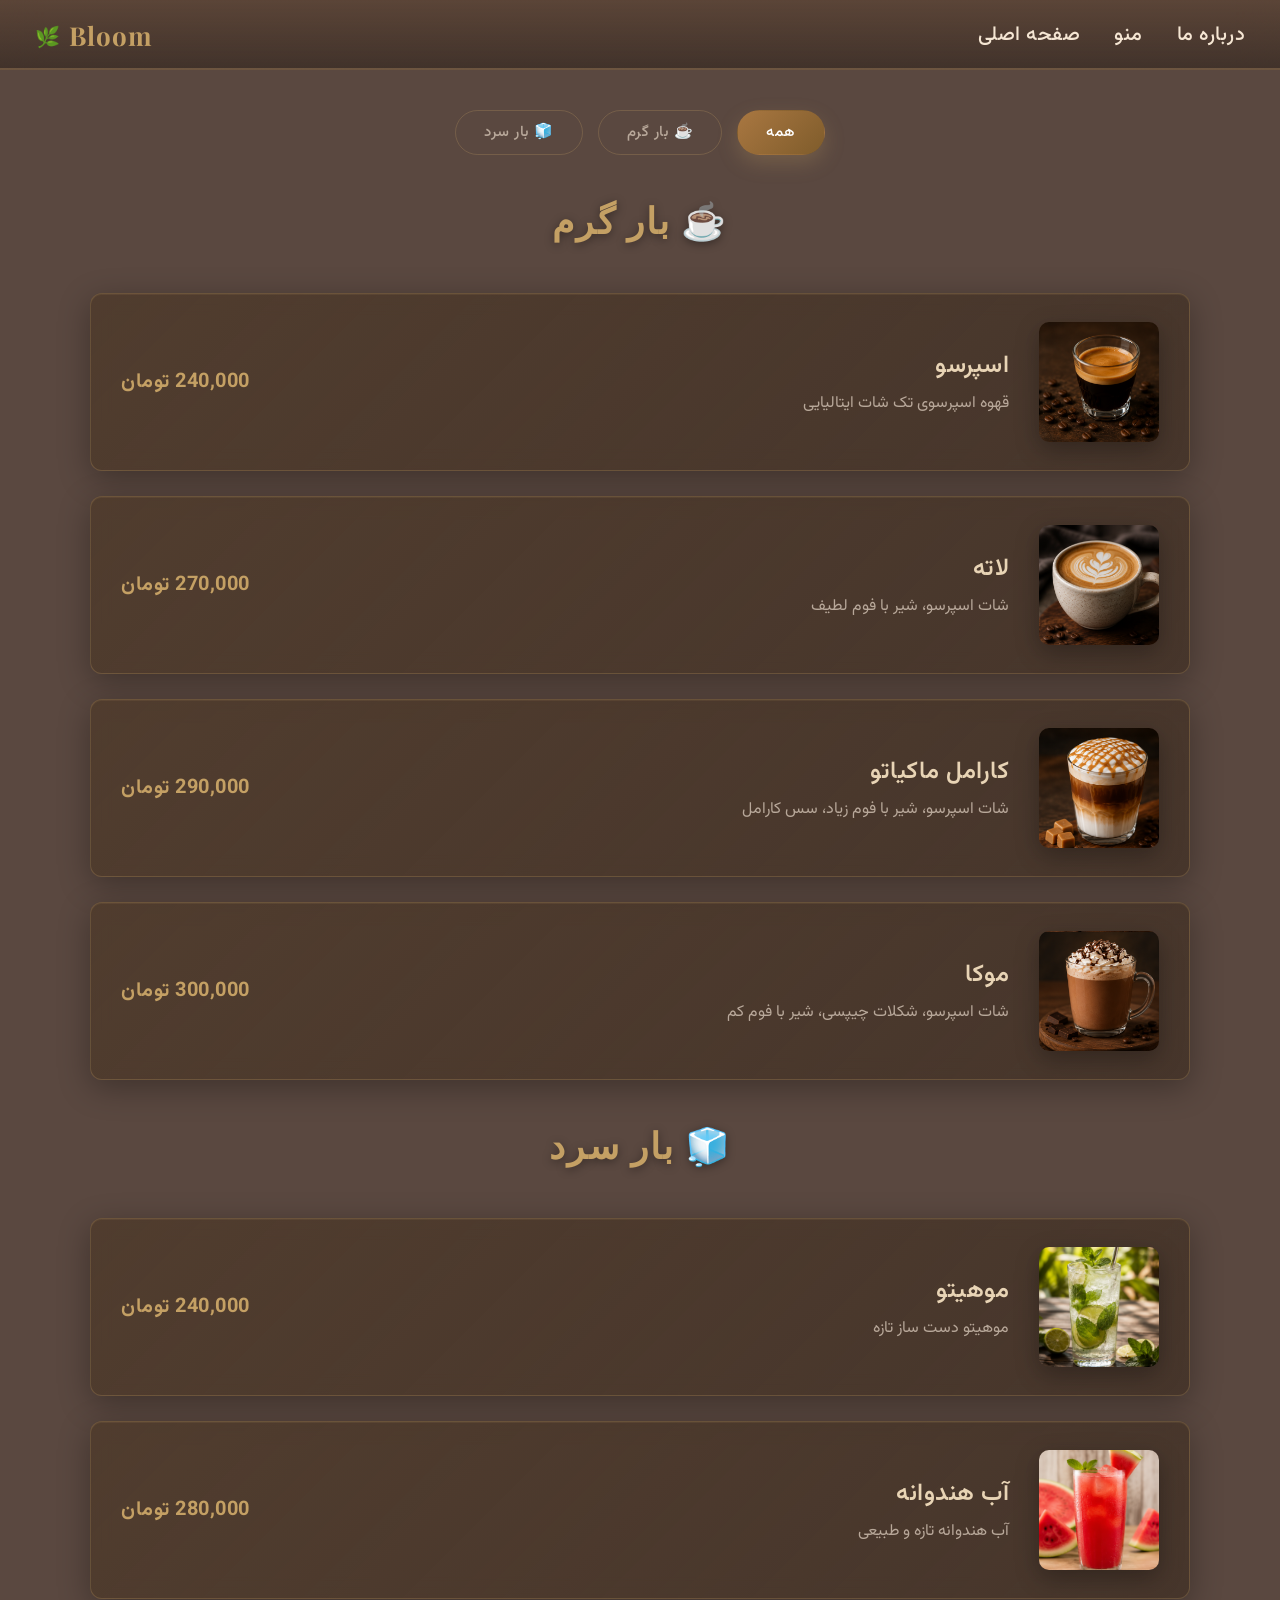
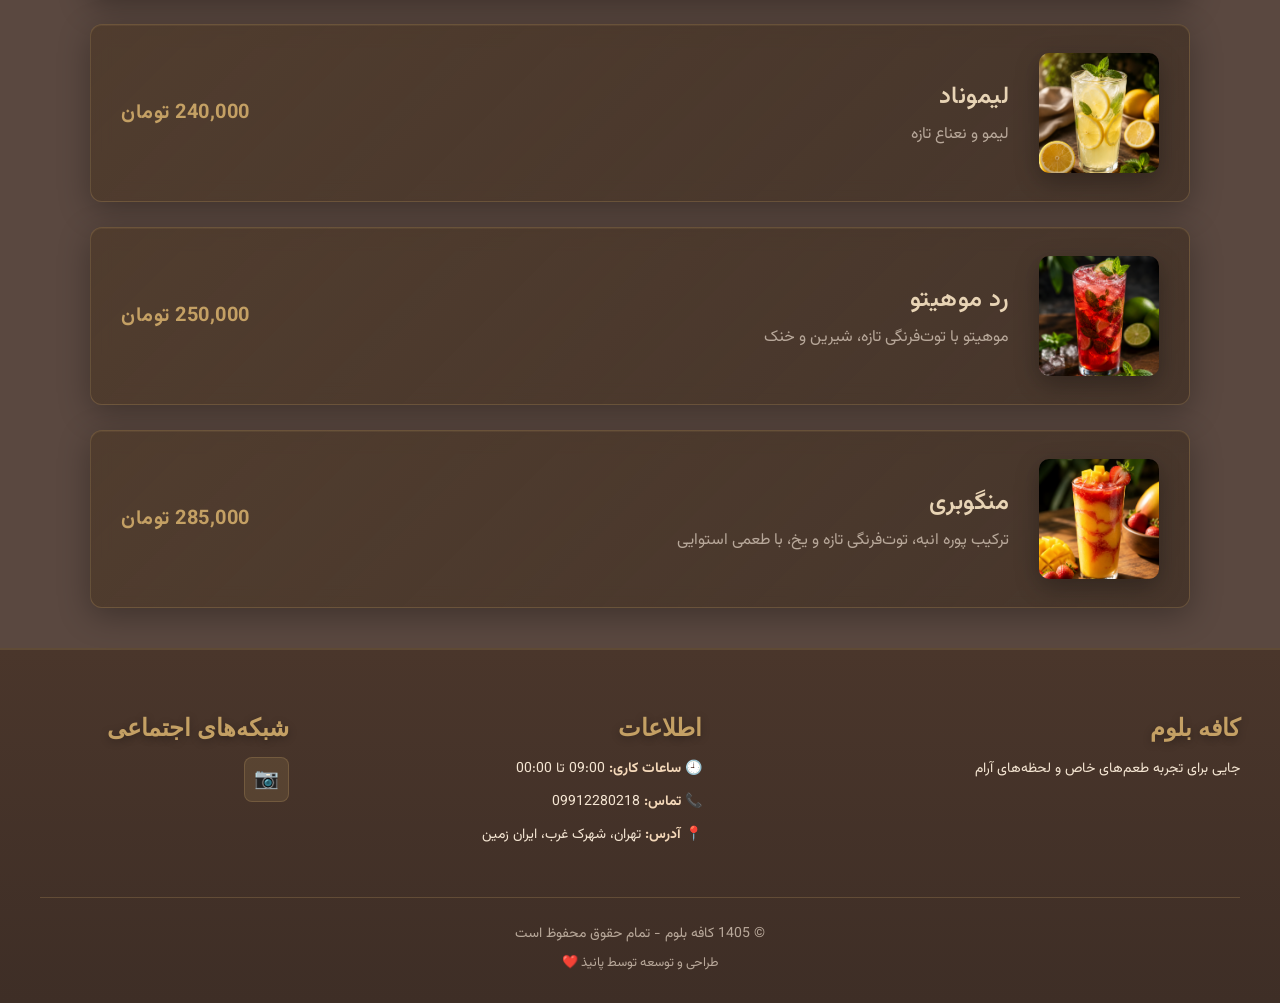
==== commit 7cfef1ff: "fix : clean up cpde" ====
--- a/menu.html
+++ b/menu.html
@@ -23,9 +23,9 @@
                         <span class="logo-text">Bloom</span>
                     </a>
                     <ul class="nav-links" id="navLinks">
-                        <li><a href="#about">درباره ما</a></li>
+                        <li><a href="index.html" aria-current="page">صفحه اصلی</a></li>
                         <li><a href="menu.html">منو</a></li>
-                        <li><a href="index.html" aria-current="page">صفحه اصلی</a></li>
+                        <li><a href="index.html#about">درباره ما</a></li>    
                     </ul>
                     <button class="hamburger" id="hamburger" type="button"
                         aria-label="باز کردن منوی موبایل"
--- a/style.css
+++ b/style.css
@@ -118,13 +118,14 @@
     transition: all 0.3s ease;
 }
 .hamburger[aria-expanded="true"] span:nth-child(1){
-    transform: rotate(45deg) translate(10px, 10px);
+    transform: rotate(45deg) translate(5px, 7px);
 }
 .hamburger[aria-expanded="true"] span:nth-child(2){
     opacity: 0;
+    transform: scale(0);
 }
 .hamburger[aria-expanded="true"] span:nth-child(3){
-    transform: rotate(-45deg) translate(6px, -6px);
+    transform: rotate(-45deg) translate(5px, -7px);
 }
 
 /* --- HERO --- */
@@ -144,7 +145,7 @@
     inset: 0;
     width: 100%;
     height: 100%;
-    background-image: url("images/cafe.png");
+    background-image: url("images/cafe.webp");
     background-position: center;
     background-size: cover;
     background-repeat: no-repeat;
@@ -296,12 +297,12 @@
     margin-bottom: 10px;
 }
 .feature h3{
-    color: #ddbe7ded;;
+    color: #ddbe7ded;
     font-size: 18px;
     margin-bottom: 8px;
 }
 .feature p{
-    color: #d4c0aa;;
+    color: #d4c0aa;
     font-size: 17px;
     line-height: 1.8;
     margin: 0;
@@ -540,42 +541,44 @@
     .nav-links{
         position: absolute;
         top: 70px;
+        left: 0;
         right: 0;
-        width: 100%;
-        display: flex;
+        background: rgba(58, 42, 30, 0.97);
+        backdrop-filter: blur(20px);
         flex-direction: column;
-        align-items: center;
-        background: #3E2E1F;
-        padding: 0;
+        gap: 0;
         max-height: 0;
         overflow: hidden;
-        border-bottom: 1px solid var(--border);
-        transition: max-height 0.35s ease, padding 0.35s ease;
+        transition: max-height 0.3s ease, padding 0.3s ease;
+        border-bottom: 2px solid var(--border);
+        padding: 0;
     }
     .nav-links.active{
         max-height: 400px;
-        padding: 15px 20px;
+        padding: 10px 20px;
     }
     .nav-links li{
         width: 100%;
         text-align: center;
         border-bottom: 1px solid var(--border);
-        padding: 12px 0;
-    }
-    .nav-links li:nth-child(1) { order: 3; }
-    .nav-links li:nth-child(2) { order: 2; }
-    .nav-links li:nth-child(3) { order: 1; }
-    
+        padding:0;
+    }
+    .nav-links li:last-child {
+        border-bottom: none;
+    }
     .nav-links a{
         font-size: 17px;
         display: block;
+        padding: 16px 0;
+        width: 100%;
     }
 
     /* HERO */
 
     .hero{
         min-height: 100vh;
-        height: auto;
+        height: calc(100vh - 70px);
+        margin-top: 70px;
     }
     .hero-content{
         width: 100%;
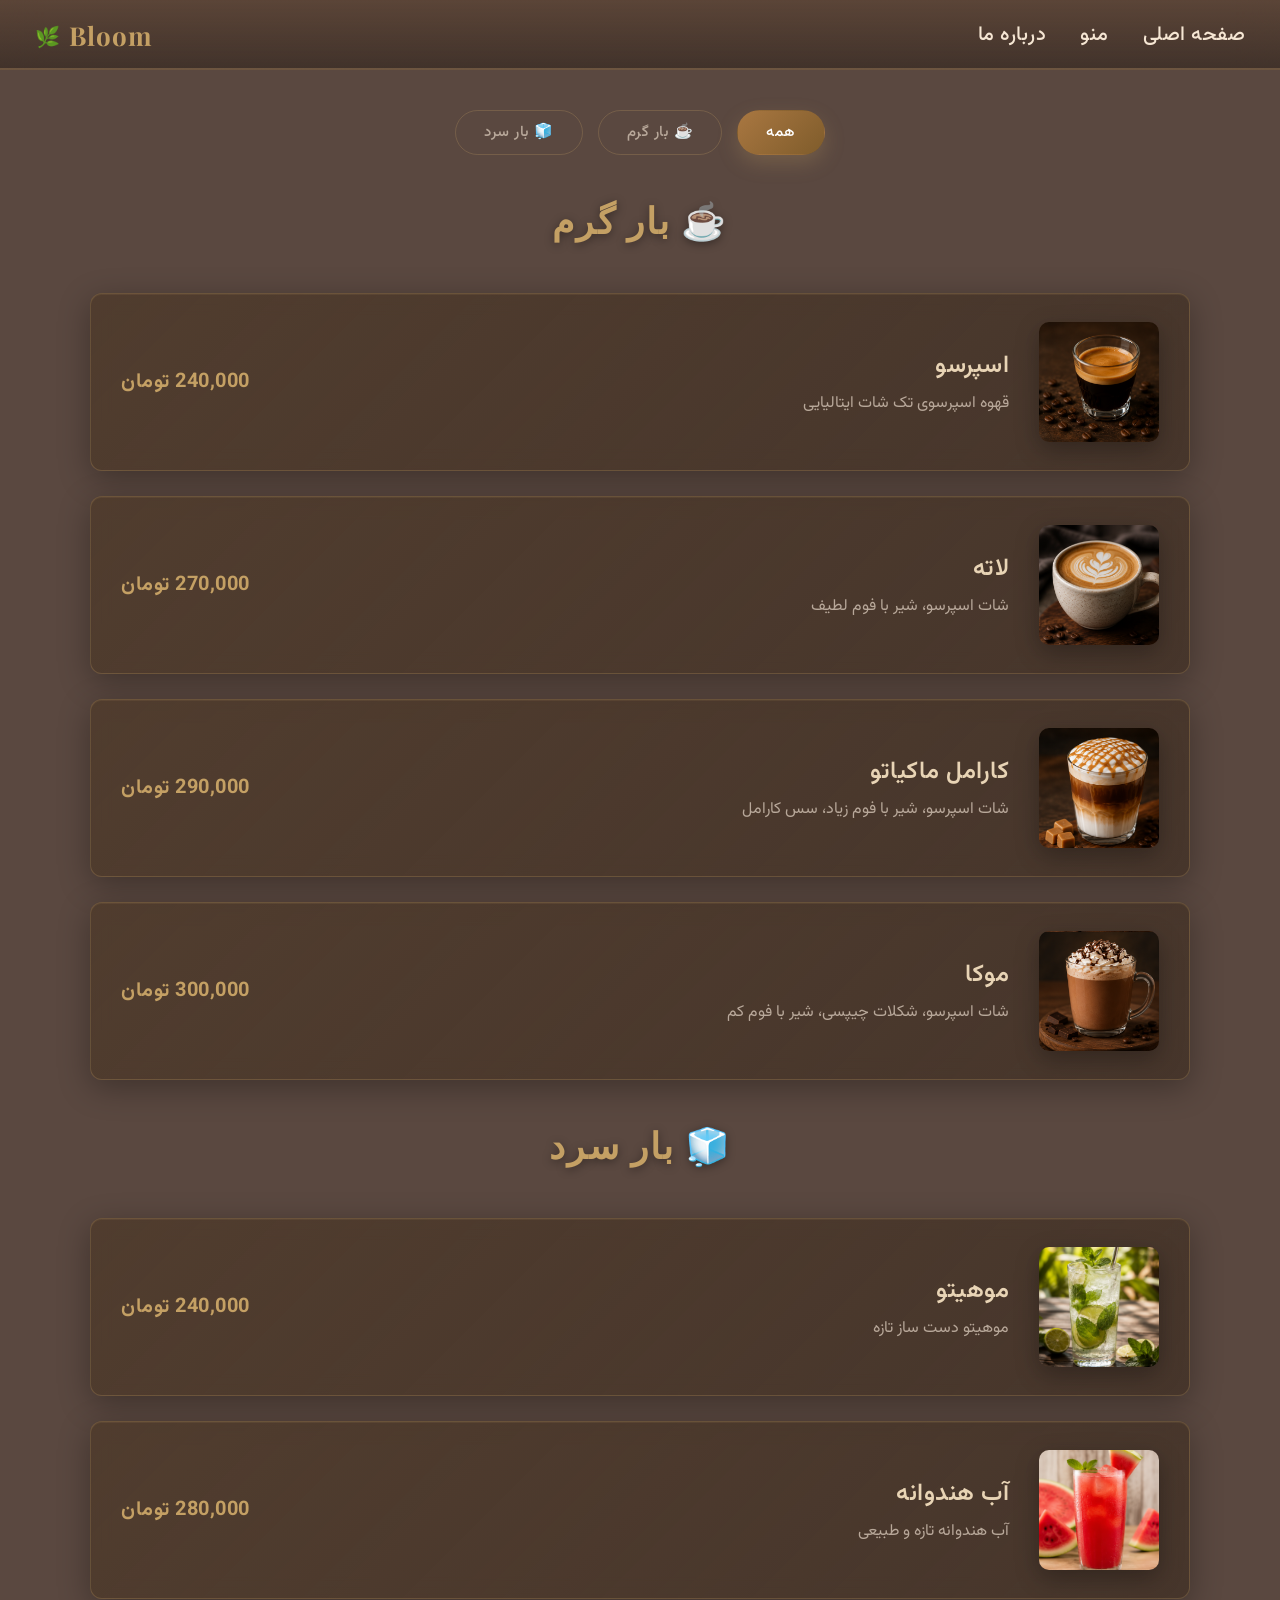
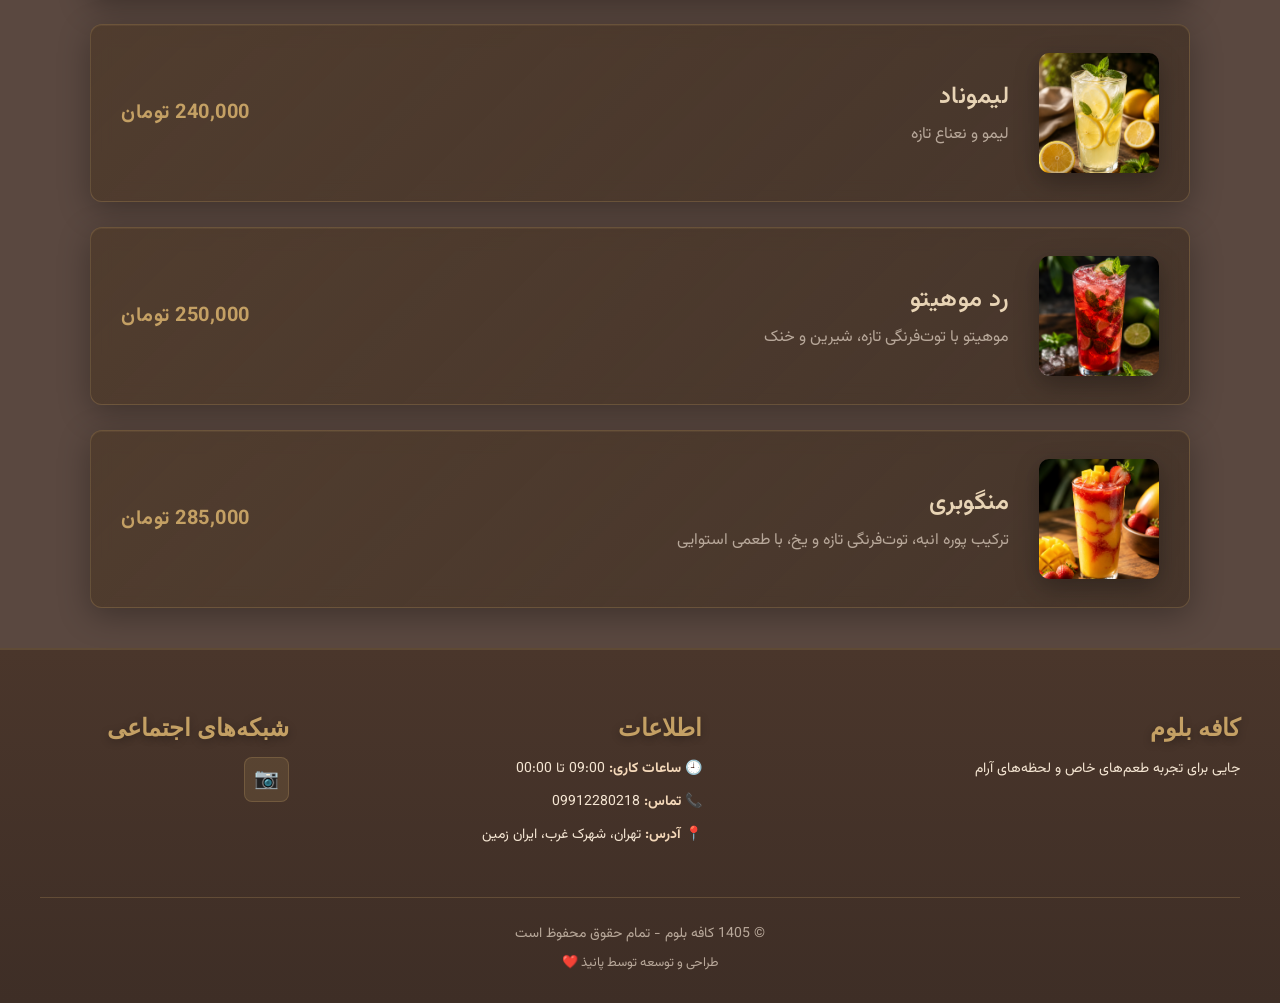
==== commit 8fedda56: "fix: navbar mobile order and minor cleanup" ====
--- a/menu.html
+++ b/menu.html
@@ -23,9 +23,9 @@
                         <span class="logo-text">Bloom</span>
                     </a>
                     <ul class="nav-links" id="navLinks">
+                        <li><a href="index.html#about">درباره ما</a></li>  
+                        <li><a href="menu.html">منو</a></li>
                         <li><a href="index.html" aria-current="page">صفحه اصلی</a></li>
-                        <li><a href="menu.html">منو</a></li>
-                        <li><a href="index.html#about">درباره ما</a></li>    
                     </ul>
                     <button class="hamburger" id="hamburger" type="button"
                         aria-label="باز کردن منوی موبایل"
--- a/style.css
+++ b/style.css
@@ -15,7 +15,6 @@
 html{
     scroll-behavior: smooth;
 }
-
 body{
     font-family: 'Vazirmatn', sans-serif;
     background: var(--dark-bg);
@@ -430,7 +429,6 @@
     max-width: 1100px;
     margin: 40px auto;
 }
-
 section h2{
     text-align: center;
     color: var(--gold);
@@ -505,7 +503,8 @@
     letter-spacing: 0.5px;
 }
 
-/*ANIMATIONS*/
+/* --- ANIMATIONS --- */
+
 @keyframes showHero{
     from{ opacity: 0; transform: translateY(50px); }
     to{ opacity: 1; transform: translateY(0); }
@@ -522,11 +521,12 @@
     from{ opacity: 0; }
     to{ opacity: 1; }
 }
-/* ================= MOBILE ================= */
+
+/* ----- MOBILE ----- */
 
 @media (max-width: 768px){
 
-    /*NAVBAR*/
+    /*--NAVBAR--*/
 
     .navbar-content{
         height: 70px;
@@ -563,7 +563,11 @@
         border-bottom: 1px solid var(--border);
         padding:0;
     }
-    .nav-links li:last-child {
+    .nav-links li:nth-child(1) { order: 3; }
+    .nav-links li:nth-child(2) { order: 2; }
+    .nav-links li:nth-child(3) { order: 1; }
+
+    .nav-links li:first-child {
         border-bottom: none;
     }
     .nav-links a{
@@ -573,7 +577,7 @@
         width: 100%;
     }
 
-    /* HERO */
+    /* --HERO-- */
 
     .hero{
         min-height: 100vh;
@@ -603,7 +607,7 @@
         font-size: 15px;
     }
 
-    /*ABOUT*/
+    /* --ABOUT-- */
 
     .about{
         padding: 70px 18px;
@@ -649,7 +653,7 @@
         font-size: 14px;
     }
 
-    /* MENU */
+    /* --MENU-- */
 
     section{
         width: 92%;
@@ -693,7 +697,7 @@
         padding: 20px 15px 0;
     }
 
-    /* FOOTER */
+    /* --FOOTER-- */
 
     footer{
         padding: 55px 20px 30px;
@@ -710,7 +714,6 @@
     }
 }
 /*SMALL PHONE */
-
 @media (max-width: 500px){
 
     .navbar-content{
